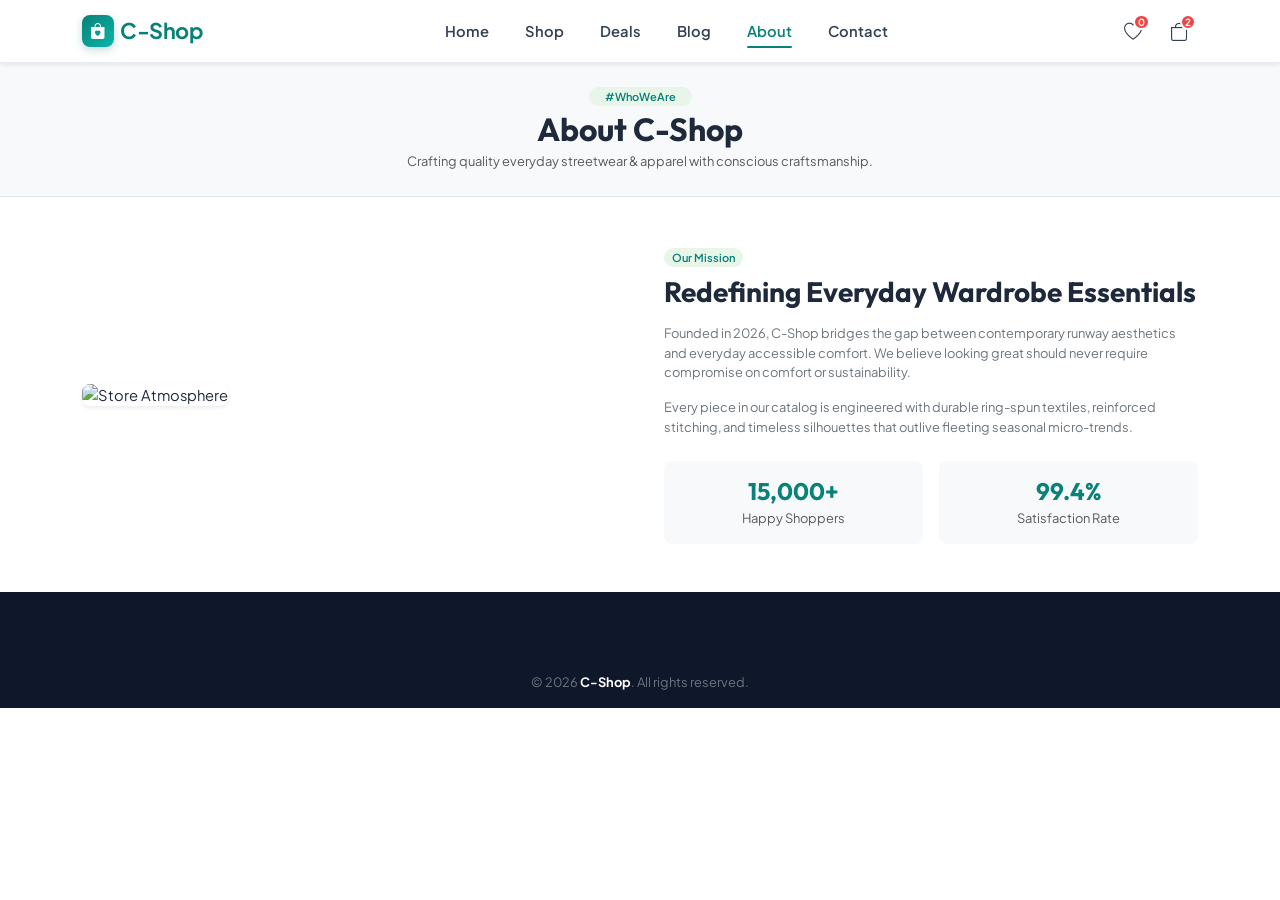
==== about.html @ ca0e9a2c "feat: redesign modern UI/UX with unique visuals, mobile bottom app bar, and multi-page support" ====
<!DOCTYPE html>
<html lang="en">
<head>
    <meta charset="UTF-8">
    <meta name="viewport" content="width=device-width, initial-scale=1.0">
    <title>About Us | C-Shop</title>
    <!-- Bootstrap CSS -->
    <link rel="stylesheet" href="bootstrap-5.3.8-dist/css/bootstrap.min.css">
    <link rel="stylesheet" href="https://cdn.jsdelivr.net/npm/bootstrap-icons@1.11.3/font/bootstrap-icons.min.css">
    <link rel="stylesheet" href="Style.css">
</head>
<body>

    <!-- Header Navigation -->
    <header>
        <nav class="navbar navbar-expand-lg fixed-top shadow-sm" id="mainNavbar">
            <div class="container">
                <a class="navbar-brand text-decoration-none" href="index.html">
                    <div class="brand-icon"><i class="bi bi-bag-heart-fill"></i></div>
                    <span class="fw-bold" style="color: #088178;">C-Shop</span>
                </a>
                <button class="navbar-toggler border-0 shadow-none" type="button" data-bs-toggle="collapse" data-bs-target="#navMenu">
                    <i class="bi bi-list fs-3 text-dark"></i>
                </button>
                <div class="collapse navbar-collapse" id="navMenu">
                    <ul class="navbar-nav mx-auto align-items-lg-center gap-1">
                        <li class="nav-item"><a class="nav-link" href="index.html#Home">Home</a></li>
                        <li class="nav-item"><a class="nav-link" href="index.html#Shop">Shop</a></li>
                        <li class="nav-item"><a class="nav-link" href="index.html#Deals">Deals</a></li>
                        <li class="nav-item"><a class="nav-link" href="index.html#Blog">Blog</a></li>
                        <li class="nav-item"><a class="nav-link active" href="index.html#About">About</a></li>
                        <li class="nav-item"><a class="nav-link" href="index.html#Contact">Contact</a></li>
                    </ul>
                    <div class="nav-icons-group">
                        <a href="javascript:void(0)" class="nav-icon-btn" onclick="alert('You have 0 saved items in your Wishlist.')" title="Wishlist">
                            <i class="bi bi-heart"></i>
                            <span class="nav-badge">0</span>
                        </a>
                        <a href="cart.html" class="nav-icon-btn" title="Shopping Cart">
                            <i class="bi bi-bag"></i>
                            <span class="nav-badge">2</span>
                        </a>
                    </div>
                </div>
            </div>
        </nav>
    </header>

    <!-- Page Banner -->
    <div class="bg-light py-4" style="margin-top: 60px; border-bottom: 1px solid var(--border-color);">
        <div class="container text-center">
            <span class="badge bg-teal-light text-teal px-3 py-1 rounded-pill fw-semibold mb-1">#WhoWeAre</span>
            <h2 class="fw-bold mb-1">About C-Shop</h2>
            <p class="text-muted small mb-0">Crafting quality everyday streetwear & apparel with conscious craftsmanship.</p>
        </div>
    </div>

    <!-- About Content -->
    <div class="container my-5">
        <div class="row align-items-center g-5 mb-5">
            <div class="col-lg-6">
                <img src="https://images.unsplash.com/photo-1441984904996-e0b6ba687e04?q=80&w=800&auto=format&fit=crop" class="img-fluid rounded-3 shadow-sm" alt="Store Atmosphere">
            </div>
            <div class="col-lg-6">
                <span class="badge bg-teal-light text-teal px-2 py-1 rounded-pill fw-semibold mb-2 small">Our Mission</span>
                <h3 class="fw-bold mb-3">Redefining Everyday Wardrobe Essentials</h3>
                <p class="text-secondary small mb-3">Founded in 2026, C-Shop bridges the gap between contemporary runway aesthetics and everyday accessible comfort. We believe looking great should never require compromise on comfort or sustainability.</p>
                <p class="text-secondary small mb-4">Every piece in our catalog is engineered with durable ring-spun textiles, reinforced stitching, and timeless silhouettes that outlive fleeting seasonal micro-trends.</p>
                <div class="row g-3">
                    <div class="col-6">
                        <div class="p-3 bg-light rounded-3 text-center">
                            <h4 class="fw-bold text-teal mb-0">15,000+</h4>
                            <small class="text-muted">Happy Shoppers</small>
                        </div>
                    </div>
                    <div class="col-6">
                        <div class="p-3 bg-light rounded-3 text-center">
                            <h4 class="fw-bold text-teal mb-0">99.4%</h4>
                            <small class="text-muted">Satisfaction Rate</small>
                        </div>
                    </div>
                </div>
            </div>
        </div>
    </div>

    <!-- Footer -->
    <footer id="Contact">
        <div class="container text-center text-secondary small py-3">
            <p class="mb-0">&copy; 2026 <strong class="text-white">C-Shop</strong>. All rights reserved.</p>
        </div>
    </footer>

    <!-- Mobile Bottom Navigation Bar -->
    <nav class="mobile-bottom-nav d-lg-none" aria-label="Mobile Navigation">
        <div class="nav-row">
            <a href="index.html#Home" class="mobile-nav-item">
                <i class="bi bi-house-door"></i>
                <span>Home</span>
            </a>
            <a href="shop.html" class="mobile-nav-item">
                <i class="bi bi-grid"></i>
                <span>Shop</span>
            </a>
            <a href="index.html#Deals" class="mobile-nav-item">
                <i class="bi bi-lightning-charge"></i>
                <span>Deals</span>
            </a>
            <a href="blog.html" class="mobile-nav-item">
                <i class="bi bi-journal-text"></i>
                <span>Blog</span>
            </a>
            <a href="cart.html" class="mobile-nav-item position-relative">
                <i class="bi bi-bag"></i>
                <span class="mobile-nav-badge">2</span>
                <span>Cart</span>
            </a>
        </div>
    </nav>

    <script src="bootstrap-5.3.8-dist/js/bootstrap.bundle.min.js"></script>
</body>
</html>
---- Style.css ----
/* ==========================================
   C-Shop Modern E-Commerce Stylesheet
   (Clean, Proportional & Mobile App Bar)
   ========================================== */

@import url('https://fonts.googleapis.com/css2?family=Outfit:wght@400;500;600;700;800&family=Plus+Jakarta+Sans:wght@300;400;500;600;700&display=swap');

:root {
    --primary: #088178;
    --primary-dark: #06665f;
    --primary-light: #e8f6ea;
    --primary-soft: #d3f0dd;
    --accent: #f59e0b;
    --accent-red: #ef4444;
    --dark: #1e293b;
    --dark-muted: #64748b;
    --light-bg: #f8fafc;
    --card-bg: #ffffff;
    --border-color: #e2e8f0;
    --shadow-sm: 0 2px 6px rgba(0, 0, 0, 0.04);
    --shadow-md: 0 8px 20px -4px rgba(0, 0, 0, 0.07);
    --shadow-lg: 0 16px 24px -8px rgba(8, 129, 120, 0.12);
    --radius-sm: 6px;
    --radius-md: 10px;
    --radius-lg: 14px;
    --transition: all 0.25s cubic-bezier(0.4, 0, 0.2, 1);
}

* {
    margin: 0;
    padding: 0;
    box-sizing: border-box;
}

html {
    scroll-behavior: smooth;
}

body {
    font-family: 'Plus Jakarta Sans', sans-serif;
    color: var(--dark);
    background-color: #ffffff;
    overflow-x: hidden;
    font-size: 0.92rem;
    line-height: 1.5;
}

section[id], footer[id], div[id] {
    scroll-margin-top: 70px;
}

h1, h2, h3, h4, h5, h6 {
    font-family: 'Outfit', sans-serif;
    color: var(--dark);
    font-weight: 700;
}

/* ==========================================
   Utility Classes & Buttons
   ========================================== */
.text-teal {
    color: var(--primary) !important;
}

.bg-teal-light {
    background-color: var(--primary-light) !important;
}

.btn-primary-custom {
    background-color: var(--primary);
    color: #fff;
    border: none;
    padding: 8px 20px;
    font-weight: 600;
    font-size: 0.88rem;
    border-radius: var(--radius-md);
    transition: var(--transition);
    display: inline-flex;
    align-items: center;
    justify-content: center;
    gap: 6px;
    box-shadow: 0 3px 10px rgba(8, 129, 120, 0.25);
}

.btn-primary-custom:hover {
    background-color: var(--primary-dark);
    color: #fff;
    transform: translateY(-1px);
    box-shadow: 0 5px 14px rgba(8, 129, 120, 0.35);
}

.btn-outline-custom {
    background-color: transparent;
    color: var(--primary);
    border: 1.5px solid var(--primary);
    padding: 7px 18px;
    font-weight: 600;
    font-size: 0.88rem;
    border-radius: var(--radius-md);
    transition: var(--transition);
    display: inline-flex;
    align-items: center;
    gap: 6px;
}

.btn-outline-custom:hover {
    background-color: var(--primary);
    color: #fff;
    transform: translateY(-1px);
}

/* ==========================================
   Desktop Top Navbar
   ========================================== */
.navbar {
    background: rgba(255, 255, 255, 0.96);
    backdrop-filter: blur(10px);
    -webkit-backdrop-filter: blur(10px);
    border-bottom: 1px solid rgba(226, 232, 240, 0.8);
    transition: var(--transition);
    padding: 10px 0;
    z-index: 1030;
}

.navbar.scrolled {
    padding: 8px 0;
    box-shadow: 0 6px 20px rgba(0, 0, 0, 0.05);
}

.navbar-brand {
    display: flex;
    align-items: center;
    gap: 6px;
    font-size: 1.35rem;
    letter-spacing: -0.5px;
}

.brand-icon {
    width: 32px;
    height: 32px;
    background: linear-gradient(135deg, var(--primary), #0cb5a8);
    color: white;
    border-radius: 8px;
    display: flex;
    align-items: center;
    justify-content: center;
    font-size: 1rem;
    box-shadow: 0 3px 8px rgba(8, 129, 120, 0.25);
}

.nav-link {
    color: #334155 !important;
    font-weight: 600;
    font-size: 0.92rem;
    padding: 8px 16px !important;
    position: relative;
    background: transparent !important;
    transition: color 0.2s ease;
}

.nav-link::after {
    content: '';
    position: absolute;
    bottom: 2px;
    left: 16px;
    right: 16px;
    height: 2px;
    background-color: var(--primary);
    transform: scaleX(0);
    transform-origin: center;
    transition: transform 0.25s ease;
    border-radius: 2px;
}

.nav-link:hover, .nav-link.active {
    color: var(--primary) !important;
}

.nav-link:hover::after, .nav-link.active::after {
    transform: scaleX(1);
}

.nav-icons-group {
    display: flex;
    align-items: center;
    gap: 8px;
}

.nav-icon-btn {
    width: 38px;
    height: 38px;
    border-radius: 50%;
    background-color: transparent;
    border: none;
    color: #334155;
    display: flex;
    align-items: center;
    justify-content: center;
    font-size: 1.15rem;
    position: relative;
    cursor: pointer;
    transition: var(--transition);
    text-decoration: none;
}

.nav-icon-btn:hover {
    background-color: #f1f5f9;
    color: var(--primary);
    transform: translateY(-1px);
}

.nav-badge {
    position: absolute;
    top: 2px;
    right: 2px;
    background-color: var(--accent-red);
    color: white;
    font-size: 0.62rem;
    font-weight: 700;
    min-width: 16px;
    height: 16px;
    border-radius: 8px;
    display: flex;
    align-items: center;
    justify-content: center;
    padding: 0 3px;
    border: 2px solid #fff;
}

/* ==========================================
   Mobile Bottom Navigation Bar (Phone Bottom Bar)
   ========================================== */
.mobile-bottom-nav {
    display: none;
    position: fixed;
    bottom: 0;
    left: 0;
    right: 0;
    background: rgba(255, 255, 255, 0.97);
    backdrop-filter: blur(12px);
    -webkit-backdrop-filter: blur(12px);
    border-top: 1px solid rgba(226, 232, 240, 0.9);
    padding: 6px 12px;
    z-index: 1040;
    box-shadow: 0 -4px 15px rgba(0, 0, 0, 0.06);
}

.mobile-bottom-nav .nav-row {
    display: flex;
    align-items: center;
    justify-content: space-around;
    width: 100%;
}

.mobile-nav-item {
    display: flex;
    flex-direction: column;
    align-items: center;
    justify-content: center;
    color: #64748b;
    text-decoration: none;
    font-size: 0.72rem;
    font-weight: 600;
    padding: 4px 8px;
    border-radius: 8px;
    position: relative;
    transition: var(--transition);
    min-width: 50px;
}

.mobile-nav-item i {
    font-size: 1.25rem;
    margin-bottom: 2px;
    transition: transform 0.2s ease;
}

.mobile-nav-item:hover, .mobile-nav-item.active {
    color: var(--primary);
}

.mobile-nav-item.active i {
    transform: scale(1.12);
}

.mobile-nav-badge {
    position: absolute;
    top: 0;
    right: 8px;
    background-color: var(--accent-red);
    color: white;
    font-size: 0.58rem;
    font-weight: 700;
    min-width: 15px;
    height: 15px;
    border-radius: 8px;
    display: flex;
    align-items: center;
    justify-content: center;
    padding: 0 2px;
    border: 1.5px solid #fff;
}

/* ==========================================
   Hero Section
   ========================================== */
.hero-section {
    padding-top: 80px;
    padding-bottom: 35px;
    background: linear-gradient(135deg, #f0fdf4 0%, #e8f7f5 50%, #f8fafc 100%);
    position: relative;
    display: flex;
    align-items: center;
    overflow: hidden;
}

.hero-section::before {
    content: '';
    position: absolute;
    top: -50px;
    right: -50px;
    width: 350px;
    height: 350px;
    background: radial-gradient(circle, rgba(8, 129, 120, 0.1) 0%, rgba(255, 255, 255, 0) 70%);
    border-radius: 50%;
    pointer-events: none;
}

.hero-tag {
    display: inline-flex;
    align-items: center;
    gap: 6px;
    background: rgba(8, 129, 120, 0.1);
    color: var(--primary-dark);
    padding: 4px 12px;
    border-radius: 20px;
    font-weight: 600;
    font-size: 0.78rem;
    letter-spacing: 0.4px;
    margin-bottom: 12px;
}

.hero-title {
    font-size: 2.35rem;
    font-weight: 800;
    line-height: 1.2;
    margin-bottom: 12px;
    color: #0f172a;
}

.hero-subtitle {
    font-size: 0.95rem;
    color: var(--dark-muted);
    margin-bottom: 22px;
    max-width: 460px;
    line-height: 1.5;
}

.hero-banner-card {
    position: relative;
    border-radius: var(--radius-lg);
    overflow: hidden;
    box-shadow: 0 12px 28px -6px rgba(0, 0, 0, 0.12);
    background-color: #fff;
    border: 3px solid #ffffff;
    max-height: 330px;
}

.hero-banner-card img {
    width: 100%;
    height: 330px;
    object-fit: cover;
    display: block;
    transition: transform 0.4s ease;
}

.hero-banner-card:hover img {
    transform: scale(1.02);
}

.hero-floating-badge {
    position: absolute;
    bottom: 14px;
    left: 14px;
    background: rgba(255, 255, 255, 0.95);
    backdrop-filter: blur(6px);
    padding: 8px 14px;
    border-radius: var(--radius-sm);
    box-shadow: 0 6px 15px rgba(0, 0, 0, 0.1);
    display: flex;
    align-items: center;
    gap: 10px;
}

.hero-floating-badge-2 {
    position: absolute;
    top: 14px;
    right: 14px;
    background: var(--primary);
    color: white;
    padding: 6px 12px;
    border-radius: 20px;
    box-shadow: 0 4px 12px rgba(8, 129, 120, 0.3);
    font-weight: 700;
    font-size: 0.75rem;
}

/* ==========================================
   Features Trust Strip
   ========================================== */
.features-strip {
    background-color: #ffffff;
    border-top: 1px solid var(--border-color);
    border-bottom: 1px solid var(--border-color);
    padding: 16px 0;
}

.feature-box {
    display: flex;
    align-items: center;
    gap: 10px;
    padding: 6px 8px;
    border-radius: var(--radius-sm);
    transition: var(--transition);
}

.feature-icon-wrap {
    width: 38px;
    height: 38px;
    min-width: 38px;
    border-radius: var(--radius-sm);
    background-color: var(--primary-light);
    color: var(--primary);
    display: flex;
    align-items: center;
    justify-content: center;
    font-size: 1.1rem;
}

.feature-info h6 {
    margin: 0;
    font-size: 0.85rem;
    font-weight: 700;
}

.feature-info p {
    margin: 0;
    font-size: 0.75rem;
    color: var(--dark-muted);
}

/* ==========================================
   Category Filter Tabs
   ========================================== */
.category-filter-pills {
    display: flex;
    flex-wrap: wrap;
    justify-content: center;
    gap: 6px;
    margin-bottom: 22px;
}

.filter-btn {
    border: 1px solid var(--border-color);
    background-color: #fff;
    color: #475569;
    padding: 5px 15px;
    border-radius: 20px;
    font-weight: 600;
    font-size: 0.82rem;
    transition: var(--transition);
    cursor: pointer;
}

.filter-btn:hover, .filter-btn.active {
    background-color: var(--primary);
    color: #fff;
    border-color: var(--primary);
}

/* ==========================================
   Product Cards (Proportional & 2 in a Row on Mobile)
   ========================================== */
.product-card {
    background: #ffffff;
    border: 1px solid #edf2f7;
    border-radius: var(--radius-md);
    overflow: hidden;
    transition: var(--transition);
    position: relative;
    display: flex;
    flex-direction: column;
    height: 100%;
    box-shadow: var(--shadow-sm);
}

.product-card:hover {
    transform: translateY(-4px);
    box-shadow: var(--shadow-md);
    border-color: var(--primary-soft);
}

.product-card .img-wrapper {
    position: relative;
    width: 100%;
    height: 190px;
    background-color: #f1f5f9;
    overflow: hidden;
    display: flex;
    align-items: center;
    justify-content: center;
}

.product-card .img-wrapper img {
    width: 100%;
    height: 100%;
    object-fit: cover;
    transition: transform 0.35s ease;
}

.product-card:hover .img-wrapper img {
    transform: scale(1.05);
}

.badge-tag {
    position: absolute;
    top: 8px;
    left: 8px;
    padding: 3px 8px;
    font-size: 0.68rem;
    font-weight: 700;
    border-radius: 4px;
    z-index: 2;
    text-transform: uppercase;
    letter-spacing: 0.4px;
}

.badge-tag.sale { background-color: var(--accent-red); color: #fff; }
.badge-tag.new { background-color: var(--primary); color: #fff; }
.badge-tag.hot { background-color: var(--accent); color: #fff; }
.badge-tag.popular { background-color: #6366f1; color: #fff; }

.card-action-overlay {
    position: absolute;
    top: 8px;
    right: 8px;
    display: flex;
    flex-direction: column;
    gap: 6px;
    opacity: 0;
    transform: translateX(8px);
    transition: var(--transition);
    z-index: 3;
}

.product-card:hover .card-action-overlay {
    opacity: 1;
    transform: translateX(0);
}

.action-btn-circle {
    width: 30px;
    height: 30px;
    border-radius: 50%;
    background-color: #ffffff;
    border: none;
    color: var(--dark);
    display: flex;
    align-items: center;
    justify-content: center;
    font-size: 0.82rem;
    box-shadow: 0 2px 6px rgba(0, 0, 0, 0.12);
    transition: var(--transition);
    cursor: pointer;
}

.action-btn-circle:hover {
    background-color: var(--primary);
    color: #ffffff;
}

.action-btn-circle.active-wishlist {
    background-color: #ffe4e6;
    color: var(--accent-red);
}

.product-card .card-details {
    padding: 12px;
    display: flex;
    flex-direction: column;
    flex-grow: 1;
    justify-content: space-between;
}

.product-card .category-name {
    font-size: 0.7rem;
    text-transform: uppercase;
    font-weight: 600;
    color: var(--dark-muted);
    letter-spacing: 0.4px;
    margin-bottom: 2px;
}

.product-card .product-title {
    font-size: 0.88rem;
    font-weight: 700;
    color: #1e293b;
    margin-bottom: 4px;
    line-height: 1.3;
    transition: var(--transition);
    text-decoration: none;
    display: -webkit-box;
    -webkit-line-clamp: 1;
    -webkit-box-orient: vertical;
    overflow: hidden;
}

.product-card .product-title:hover {
    color: var(--primary);
}

.product-card .stars {
    display: flex;
    align-items: center;
    gap: 2px;
    font-size: 0.72rem;
    color: var(--accent);
    margin-bottom: 8px;
}

.product-card .rating-count {
    color: var(--dark-muted);
    font-size: 0.7rem;
    margin-left: 3px;
}

.product-card .card-bottom {
    display: flex;
    align-items: center;
    justify-content: space-between;
    padding-top: 8px;
    border-top: 1px solid #f1f5f9;
}

.product-card .price-group {
    display: flex;
    align-items: baseline;
    gap: 6px;
}

.product-card .price {
    font-size: 1.05rem;
    font-weight: 800;
    color: var(--primary);
    margin: 0;
}

.product-card .old-price {
    font-size: 0.78rem;
    color: #94a3b8;
    text-decoration: line-through;
    margin: 0;
}

.product-card .add-cart-btn {
    width: 32px;
    height: 32px;
    border-radius: 50%;
    background-color: var(--primary-light);
    color: var(--primary);
    border: none;
    display: flex;
    align-items: center;
    justify-content: center;
    font-size: 0.95rem;
    transition: var(--transition);
    cursor: pointer;
}

.product-card .add-cart-btn:hover {
    background-color: var(--primary);
    color: #ffffff;
    transform: scale(1.06);
}

/* ==========================================
   Deal / Promotional Banner Section
   ========================================== */
.promo-banner-section {
    background: linear-gradient(rgba(15, 23, 42, 0.75), rgba(15, 23, 42, 0.75)), url('https://images.unsplash.com/photo-1441986300917-64674bd600d8?q=80&w=1600&auto=format&fit=crop');
    background-size: cover;
    background-position: center;
    background-attachment: fixed;
    padding: 45px 0;
    color: #ffffff;
    border-radius: var(--radius-lg);
    margin: 35px 0;
}

.countdown-box {
    display: inline-flex;
    gap: 10px;
    margin: 16px 0;
}

.time-card {
    background: rgba(255, 255, 255, 0.15);
    backdrop-filter: blur(6px);
    border: 1px solid rgba(255, 255, 255, 0.2);
    border-radius: var(--radius-sm);
    padding: 8px 12px;
    min-width: 58px;
    text-align: center;
}

.time-card .number {
    font-size: 1.25rem;
    font-weight: 800;
    line-height: 1;
    color: #ffffff;
}

.time-card .label {
    font-size: 0.65rem;
    text-transform: uppercase;
    letter-spacing: 0.4px;
    opacity: 0.8;
    margin-top: 2px;
}

.sub-banner-card {
    position: relative;
    border-radius: var(--radius-md);
    overflow: hidden;
    min-height: 170px;
    display: flex;
    flex-direction: column;
    justify-content: center;
    padding: 20px;
    color: #ffffff;
    background-size: cover;
    background-position: center;
}

.sub-banner-card::before {
    content: '';
    position: absolute;
    inset: 0;
    background: linear-gradient(to right, rgba(0, 0, 0, 0.7) 0%, rgba(0, 0, 0, 0.25) 100%);
}

.sub-banner-card * {
    position: relative;
    z-index: 2;
}

/* ==========================================
   Blog Section
   ========================================== */
.blog-card {
    background: #ffffff;
    border-radius: var(--radius-md);
    overflow: hidden;
    border: 1px solid var(--border-color);
    transition: var(--transition);
    height: 100%;
    display: flex;
    flex-direction: column;
    box-shadow: var(--shadow-sm);
}

.blog-card:hover {
    transform: translateY(-4px);
    box-shadow: var(--shadow-md);
}

.blog-img-wrap {
    position: relative;
    height: 160px;
    overflow: hidden;
}

.blog-img-wrap img {
    width: 100%;
    height: 100%;
    object-fit: cover;
    transition: transform 0.4s ease;
}

.blog-card:hover .blog-img-wrap img {
    transform: scale(1.05);
}

.blog-badge {
    position: absolute;
    bottom: 8px;
    left: 8px;
    background: rgba(8, 129, 120, 0.9);
    color: white;
    font-size: 0.68rem;
    font-weight: 600;
    padding: 3px 8px;
    border-radius: 12px;
}

.blog-body {
    padding: 14px;
    display: flex;
    flex-direction: column;
    flex-grow: 1;
}

.blog-meta {
    font-size: 0.75rem;
    color: var(--dark-muted);
    display: flex;
    align-items: center;
    gap: 8px;
    margin-bottom: 6px;
}

.blog-title {
    font-size: 0.95rem;
    font-weight: 700;
    line-height: 1.3;
    margin-bottom: 6px;
    color: #1e293b;
}

.blog-card:hover .blog-title {
    color: var(--primary);
}

.blog-excerpt {
    font-size: 0.8rem;
    color: var(--dark-muted);
    line-height: 1.45;
    margin-bottom: 12px;
    flex-grow: 1;
    display: -webkit-box;
    -webkit-line-clamp: 2;
    -webkit-box-orient: vertical;
    overflow: hidden;
}

.read-more-link {
    color: var(--primary);
    font-weight: 700;
    font-size: 0.8rem;
    text-decoration: none;
    display: inline-flex;
    align-items: center;
    gap: 4px;
}

/* ==========================================
   Newsletter Section
   ========================================== */
.newsletter-section {
    background: linear-gradient(135deg, #088178 0%, #054f4a 100%);
    border-radius: var(--radius-lg);
    padding: 30px 25px;
    color: #ffffff;
    position: relative;
    overflow: hidden;
    margin-bottom: -35px;
    z-index: 10;
    box-shadow: 0 12px 28px rgba(8, 129, 120, 0.2);
}

.newsletter-input-group {
    background: #ffffff;
    border-radius: 30px;
    padding: 4px;
    display: flex;
    box-shadow: 0 4px 15px rgba(0, 0, 0, 0.12);
}

.newsletter-input-group input {
    border: none;
    outline: none;
    padding: 8px 16px;
    font-size: 0.85rem;
    border-radius: 30px;
    flex-grow: 1;
}

.newsletter-input-group button {
    border-radius: 30px;
    padding: 7px 20px;
    font-size: 0.85rem;
}

/* ==========================================
   Footer
   ========================================== */
footer {
    background-color: #0f172a !important;
    color: #cbd5e1;
    padding-top: 65px;
}

footer h4, footer h6 {
    color: #ffffff;
}

footer a {
    color: #94a3b8;
    text-decoration: none;
    transition: var(--transition);
}

footer a:hover {
    color: #34d399;
}

.social-icon-btn {
    width: 32px;
    height: 32px;
    border-radius: 50%;
    background-color: #1e293b;
    color: #cbd5e1;
    display: inline-flex;
    align-items: center;
    justify-content: center;
    font-size: 0.9rem;
    transition: var(--transition);
}

.social-icon-btn:hover {
    background-color: var(--primary);
    color: #ffffff;
    transform: translateY(-2px);
}

.app-store-btn {
    background-color: #1e293b;
    border: 1px solid #334155;
    color: #ffffff !important;
    padding: 6px 12px;
    border-radius: var(--radius-sm);
    display: inline-flex;
    align-items: center;
    gap: 8px;
    transition: var(--transition);
}

.app-store-btn:hover {
    background-color: var(--primary);
    border-color: var(--primary);
}

/* ==========================================
   Cart Drawer / Offcanvas
   ========================================== */
.offcanvas {
    max-width: 360px !important;
    border-left: none;
    box-shadow: -8px 0 24px rgba(0, 0, 0, 0.12);
}

.cart-item {
    display: flex;
    gap: 10px;
    padding: 10px 0;
    border-bottom: 1px solid var(--border-color);
    align-items: center;
}

.cart-item-img {
    width: 52px;
    height: 52px;
    border-radius: var(--radius-sm);
    object-fit: cover;
    background-color: #f1f5f9;
}

.cart-qty-btn {
    width: 22px;
    height: 22px;
    border: 1px solid var(--border-color);
    background: #ffffff;
    border-radius: 3px;
    display: inline-flex;
    align-items: center;
    justify-content: center;
    cursor: pointer;
    font-size: 0.8rem;
}

.free-shipping-bar {
    height: 5px;
    background-color: #e2e8f0;
    border-radius: 8px;
    overflow: hidden;
    margin: 6px 0;
}

.free-shipping-progress {
    height: 100%;
    background: linear-gradient(90deg, var(--primary), #34d399);
    width: 65%;
    border-radius: 8px;
    transition: width 0.3s ease;
}

/* ==========================================
   Back to top button & Toasts
   ========================================== */
.back-to-top {
    position: fixed;
    bottom: 20px;
    right: 20px;
    width: 38px;
    height: 38px;
    background-color: var(--primary);
    color: #ffffff;
    border-radius: 50%;
    display: flex;
    align-items: center;
    justify-content: center;
    font-size: 1rem;
    box-shadow: 0 4px 12px rgba(8, 129, 120, 0.3);
    z-index: 1000;
    cursor: pointer;
    opacity: 0;
    visibility: hidden;
    transition: var(--transition);
}

.back-to-top.show {
    opacity: 1;
    visibility: visible;
}

.toast-container-custom {
    position: fixed;
    bottom: 20px;
    left: 20px;
    z-index: 1080;
}

.toast-custom {
    background: #ffffff;
    border: 1px solid var(--border-color);
    border-radius: var(--radius-md);
    box-shadow: 0 6px 20px rgba(0, 0, 0, 0.08);
    padding: 10px 14px;
    display: flex;
    align-items: center;
    gap: 10px;
    min-width: 250px;
    margin-top: 8px;
    animation: slideInToast 0.25s ease forwards;
}

@keyframes slideInToast {
    from { opacity: 0; transform: translateY(15px); }
    to { opacity: 1; transform: translateY(0); }
}

/* ==========================================
   Mobile & Responsive Breakpoints
   ========================================== */
@media (max-width: 991.98px) {
    .hero-title {
        font-size: 1.95rem;
    }
    .hero-banner-card img {
        height: 280px;
    }
    /* Hide top nav collapse on mobile if using bottom nav */
    .navbar .navbar-collapse {
        display: none !important;
    }
    .navbar-toggler {
        display: none !important;
    }
    /* Show mobile bottom app bar */
    .mobile-bottom-nav {
        display: block !important;
    }
    body {
        padding-bottom: 65px; /* Extra space for fixed bottom bar */
    }
    .back-to-top {
        bottom: 75px; /* Float above the bottom app bar */
        right: 16px;
    }
    .toast-container-custom {
        bottom: 75px;
        left: 16px;
    }
}

@media (max-width: 767.98px) {
    .hero-section {
        text-align: center;
        padding-top: 75px;
        padding-bottom: 25px;
    }
    .hero-title {
        font-size: 1.65rem;
    }
    .hero-subtitle {
        font-size: 0.88rem;
        margin-left: auto;
        margin-right: auto;
        margin-bottom: 18px;
    }
    .hero-banner-card {
        max-height: 240px;
    }
    .hero-banner-card img {
        height: 240px;
    }

    /* Make product cards small & compact for 2-in-a-row on mobile */
    .product-card .img-wrapper {
        height: 135px !important;
    }
    .product-card .card-details {
        padding: 8px !important;
    }
    .product-card .product-title {
        font-size: 0.78rem !important;
        margin-bottom: 2px !important;
    }
    .product-card .category-name {
        font-size: 0.62rem !important;
    }
    .product-card .price {
        font-size: 0.88rem !important;
    }
    .product-card .old-price {
        font-size: 0.68rem !important;
    }
    .product-card .stars {
        font-size: 0.62rem !important;
        margin-bottom: 4px !important;
    }
    .product-card .add-cart-btn {
        width: 28px !important;
        height: 28px !important;
        font-size: 0.82rem !important;
    }
    .badge-tag {
        font-size: 0.58rem !important;
        padding: 2px 6px !important;
        top: 6px !important;
        left: 6px !important;
    }
    .card-action-overlay {
        opacity: 1 !important; /* Always visible on touch screens */
        transform: translateX(0) !important;
        top: 6px !important;
        right: 6px !important;
        gap: 4px !important;
    }
    .action-btn-circle {
        width: 26px !important;
        height: 26px !important;
        font-size: 0.72rem !important;
    }

    /* Blog cards compact 2-in-a-row on mobile */
    .blog-img-wrap {
        height: 110px !important;
    }
    .blog-body {
        padding: 10px !important;
    }
    .blog-title {
        font-size: 0.82rem !important;
        margin-bottom: 4px !important;
    }
    .blog-meta {
        font-size: 0.65rem !important;
        margin-bottom: 4px !important;
    }
    .blog-excerpt {
        font-size: 0.72rem !important;
        margin-bottom: 8px !important;
        -webkit-line-clamp: 1 !important;
    }
    .read-more-link {
        font-size: 0.72rem !important;
    }

    /* Sub Promo Banners 2 in a row on mobile */
    .sub-banner-card {
        min-height: 130px !important;
        padding: 12px !important;
    }
    .sub-banner-card h4 {
        font-size: 0.95rem !important;
    }
    .sub-banner-card p {
        font-size: 0.72rem !important;
        margin-bottom: 6px !important;
    }
    .sub-banner-card .btn {
        font-size: 0.72rem !important;
        padding: 2px 8px !important;
    }

    /* Feature trust boxes 2 in a row */
    .feature-box {
        padding: 4px !important;
    }
    .feature-icon-wrap {
        width: 32px !important;
        height: 32px !important;
        min-width: 32px !important;
        font-size: 0.95rem !important;
    }
    .feature-info h6 {
        font-size: 0.78rem !important;
    }
    .feature-info p {
        font-size: 0.68rem !important;
    }
}
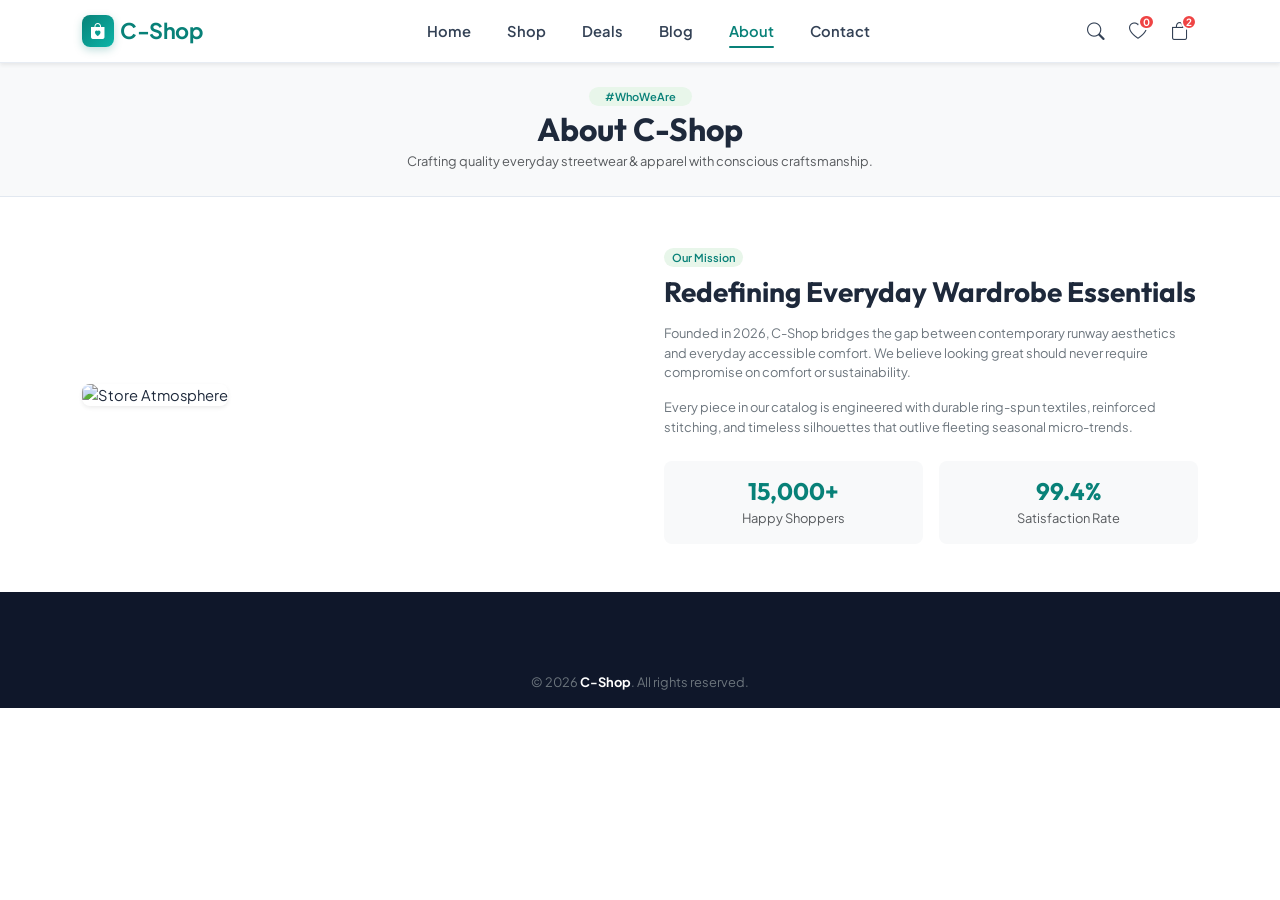
==== commit eacb7008: "feat: add interactive live search modal and in-catalog search" ====
--- a/about.html
+++ b/about.html
@@ -32,6 +32,9 @@
                         <li class="nav-item"><a class="nav-link" href="index.html#Contact">Contact</a></li>
                     </ul>
                     <div class="nav-icons-group">
+                        <a href="shop.html" class="nav-icon-btn" title="Search Products">
+                            <i class="bi bi-search"></i>
+                        </a>
                         <a href="javascript:void(0)" class="nav-icon-btn" onclick="alert('You have 0 saved items in your Wishlist.')" title="Wishlist">
                             <i class="bi bi-heart"></i>
                             <span class="nav-badge">0</span>
--- a/Style.css
+++ b/Style.css
@@ -1,6 +1,5 @@
 /* ==========================================
    C-Shop Modern E-Commerce Stylesheet
-   (Clean, Proportional & Mobile App Bar)
    ========================================== */
 
 @import url('https://fonts.googleapis.com/css2?family=Outfit:wght@400;500;600;700;800&family=Plus+Jakarta+Sans:wght@300;400;500;600;700&display=swap');
@@ -183,12 +182,12 @@
 .nav-icons-group {
     display: flex;
     align-items: center;
-    gap: 8px;
+    gap: 6px;
 }
 
 .nav-icon-btn {
-    width: 38px;
-    height: 38px;
+    width: 36px;
+    height: 36px;
     border-radius: 50%;
     background-color: transparent;
     border: none;
@@ -196,7 +195,7 @@
     display: flex;
     align-items: center;
     justify-content: center;
-    font-size: 1.15rem;
+    font-size: 1.1rem;
     position: relative;
     cursor: pointer;
     transition: var(--transition);
@@ -211,8 +210,8 @@
 
 .nav-badge {
     position: absolute;
-    top: 2px;
-    right: 2px;
+    top: 1px;
+    right: 1px;
     background-color: var(--accent-red);
     color: white;
     font-size: 0.62rem;
@@ -228,7 +227,75 @@
 }
 
 /* ==========================================
-   Mobile Bottom Navigation Bar (Phone Bottom Bar)
+   Search Overlay / Modal Styles
+   ========================================== */
+.search-modal-box {
+    border-radius: var(--radius-lg);
+    overflow: hidden;
+    border: 1px solid var(--border-color);
+    box-shadow: 0 20px 40px rgba(0, 0, 0, 0.15);
+}
+
+.search-input-field {
+    border: 2px solid var(--border-color);
+    border-radius: 30px;
+    padding: 10px 20px 10px 45px;
+    font-size: 0.95rem;
+    transition: var(--transition);
+    width: 100%;
+}
+
+.search-input-field:focus {
+    border-color: var(--primary);
+    box-shadow: 0 0 0 4px rgba(8, 129, 120, 0.15);
+    outline: none;
+}
+
+.search-result-item {
+    display: flex;
+    align-items: center;
+    gap: 12px;
+    padding: 10px;
+    border-radius: var(--radius-sm);
+    text-decoration: none;
+    color: var(--dark);
+    transition: var(--transition);
+    border-bottom: 1px solid #f1f5f9;
+}
+
+.search-result-item:hover {
+    background-color: #f8fafc;
+    transform: translateX(4px);
+    color: var(--primary);
+}
+
+.search-result-img {
+    width: 48px;
+    height: 48px;
+    border-radius: 6px;
+    object-fit: cover;
+}
+
+.search-tag-chip {
+    background-color: #f1f5f9;
+    color: #475569;
+    font-size: 0.78rem;
+    font-weight: 600;
+    padding: 4px 12px;
+    border-radius: 20px;
+    text-decoration: none;
+    display: inline-block;
+    cursor: pointer;
+    transition: var(--transition);
+}
+
+.search-tag-chip:hover {
+    background-color: var(--primary-light);
+    color: var(--primary);
+}
+
+/* ==========================================
+   Mobile Bottom Navigation Bar (Phone App Bar)
    ========================================== */
 .mobile-bottom-nav {
     display: none;
@@ -265,11 +332,11 @@
     border-radius: 8px;
     position: relative;
     transition: var(--transition);
-    min-width: 50px;
+    min-width: 48px;
 }
 
 .mobile-nav-item i {
-    font-size: 1.25rem;
+    font-size: 1.2rem;
     margin-bottom: 2px;
     transition: transform 0.2s ease;
 }
@@ -285,7 +352,7 @@
 .mobile-nav-badge {
     position: absolute;
     top: 0;
-    right: 8px;
+    right: 6px;
     background-color: var(--accent-red);
     color: white;
     font-size: 0.58rem;
@@ -449,14 +516,14 @@
 }
 
 /* ==========================================
-   Category Filter Tabs
+   Category Filter Tabs & In-Catalog Search
    ========================================== */
 .category-filter-pills {
     display: flex;
     flex-wrap: wrap;
     justify-content: center;
     gap: 6px;
-    margin-bottom: 22px;
+    margin-bottom: 16px;
 }
 
 .filter-btn {
@@ -478,7 +545,7 @@
 }
 
 /* ==========================================
-   Product Cards (Proportional & 2 in a Row on Mobile)
+   Product Cards
    ========================================== */
 .product-card {
     background: #ffffff;
@@ -1068,22 +1135,20 @@
     .hero-banner-card img {
         height: 280px;
     }
-    /* Hide top nav collapse on mobile if using bottom nav */
     .navbar .navbar-collapse {
         display: none !important;
     }
     .navbar-toggler {
         display: none !important;
     }
-    /* Show mobile bottom app bar */
     .mobile-bottom-nav {
         display: block !important;
     }
     body {
-        padding-bottom: 65px; /* Extra space for fixed bottom bar */
+        padding-bottom: 65px;
     }
     .back-to-top {
-        bottom: 75px; /* Float above the bottom app bar */
+        bottom: 75px;
         right: 16px;
     }
     .toast-container-custom {
@@ -1114,7 +1179,7 @@
         height: 240px;
     }
 
-    /* Make product cards small & compact for 2-in-a-row on mobile */
+    /* Product cards 2 in a row */
     .product-card .img-wrapper {
         height: 135px !important;
     }
@@ -1150,7 +1215,7 @@
         left: 6px !important;
     }
     .card-action-overlay {
-        opacity: 1 !important; /* Always visible on touch screens */
+        opacity: 1 !important;
         transform: translateX(0) !important;
         top: 6px !important;
         right: 6px !important;
@@ -1162,7 +1227,7 @@
         font-size: 0.72rem !important;
     }
 
-    /* Blog cards compact 2-in-a-row on mobile */
+    /* Blog cards 2 in a row */
     .blog-img-wrap {
         height: 110px !important;
     }
@@ -1186,7 +1251,7 @@
         font-size: 0.72rem !important;
     }
 
-    /* Sub Promo Banners 2 in a row on mobile */
+    /* Sub Promo Banners 2 in a row */
     .sub-banner-card {
         min-height: 130px !important;
         padding: 12px !important;
@@ -1203,7 +1268,7 @@
         padding: 2px 8px !important;
     }
 
-    /* Feature trust boxes 2 in a row */
+    /* Feature trust boxes */
     .feature-box {
         padding: 4px !important;
     }
